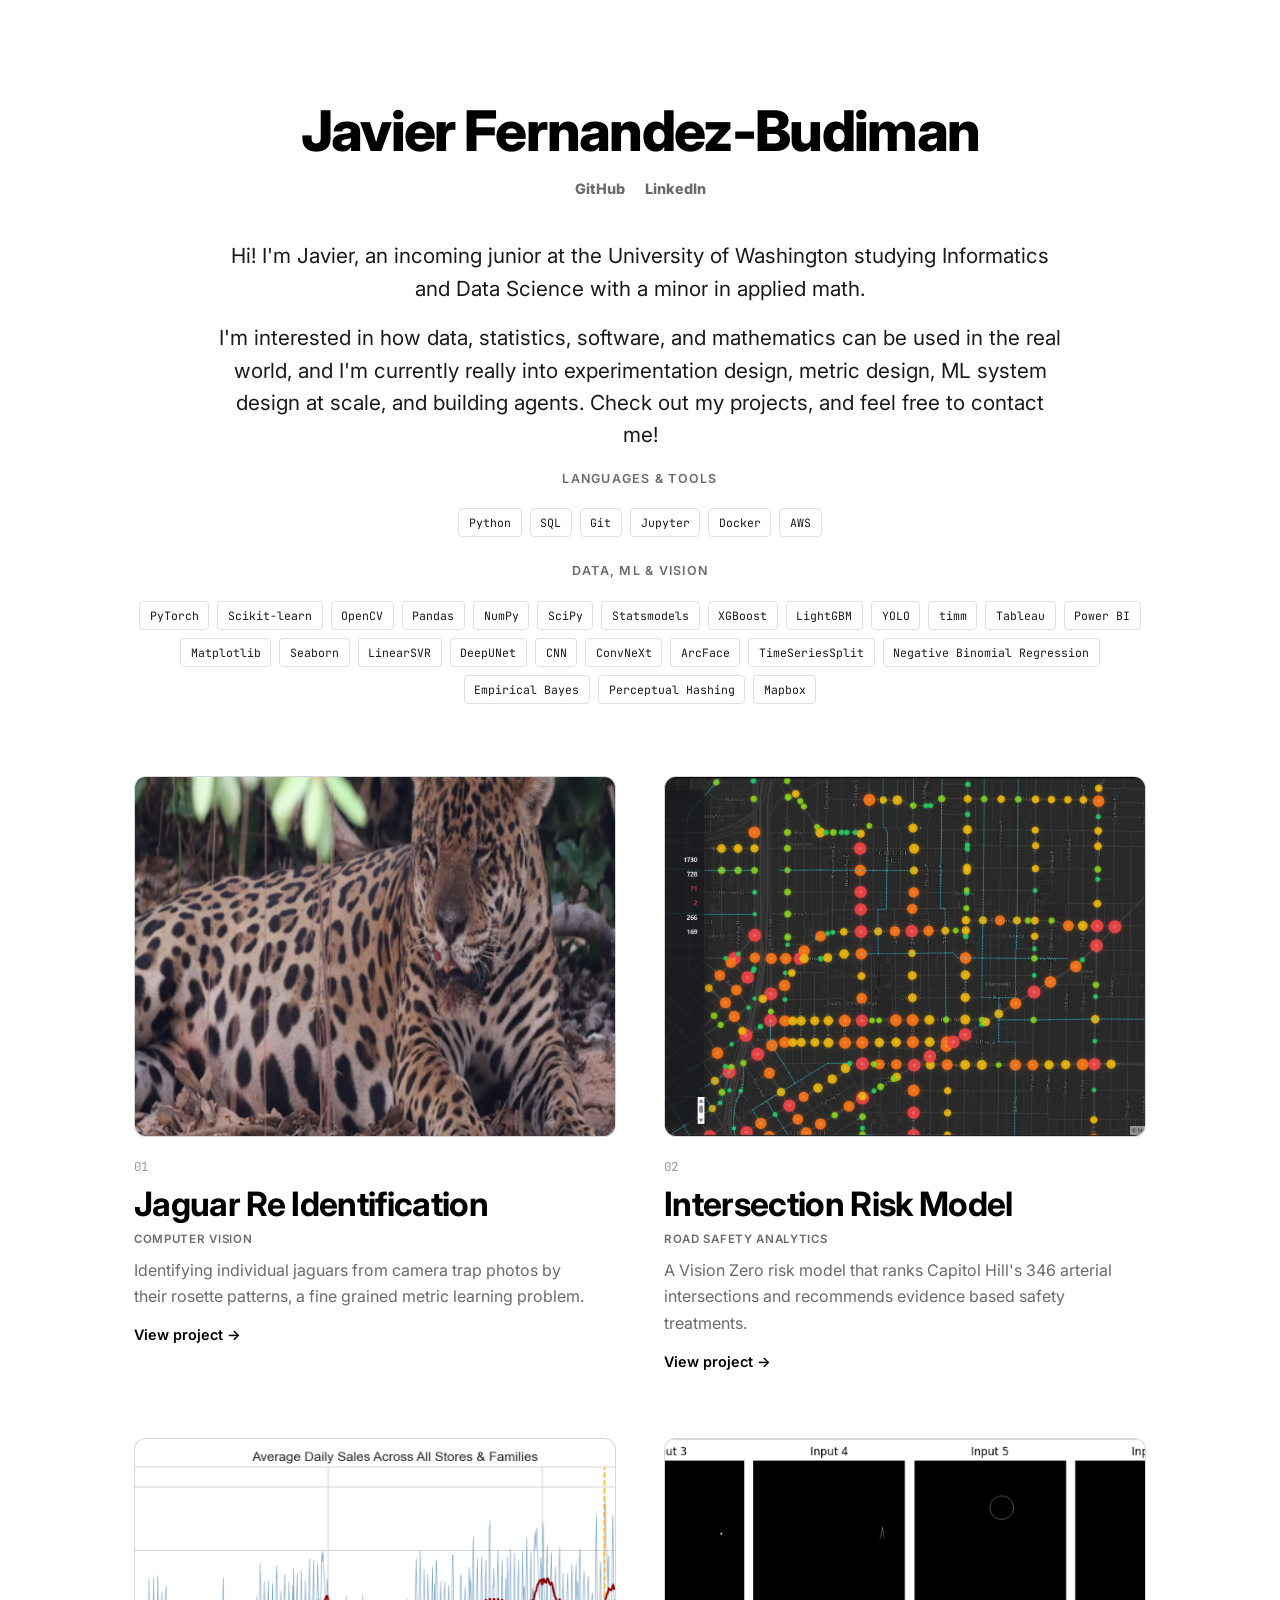
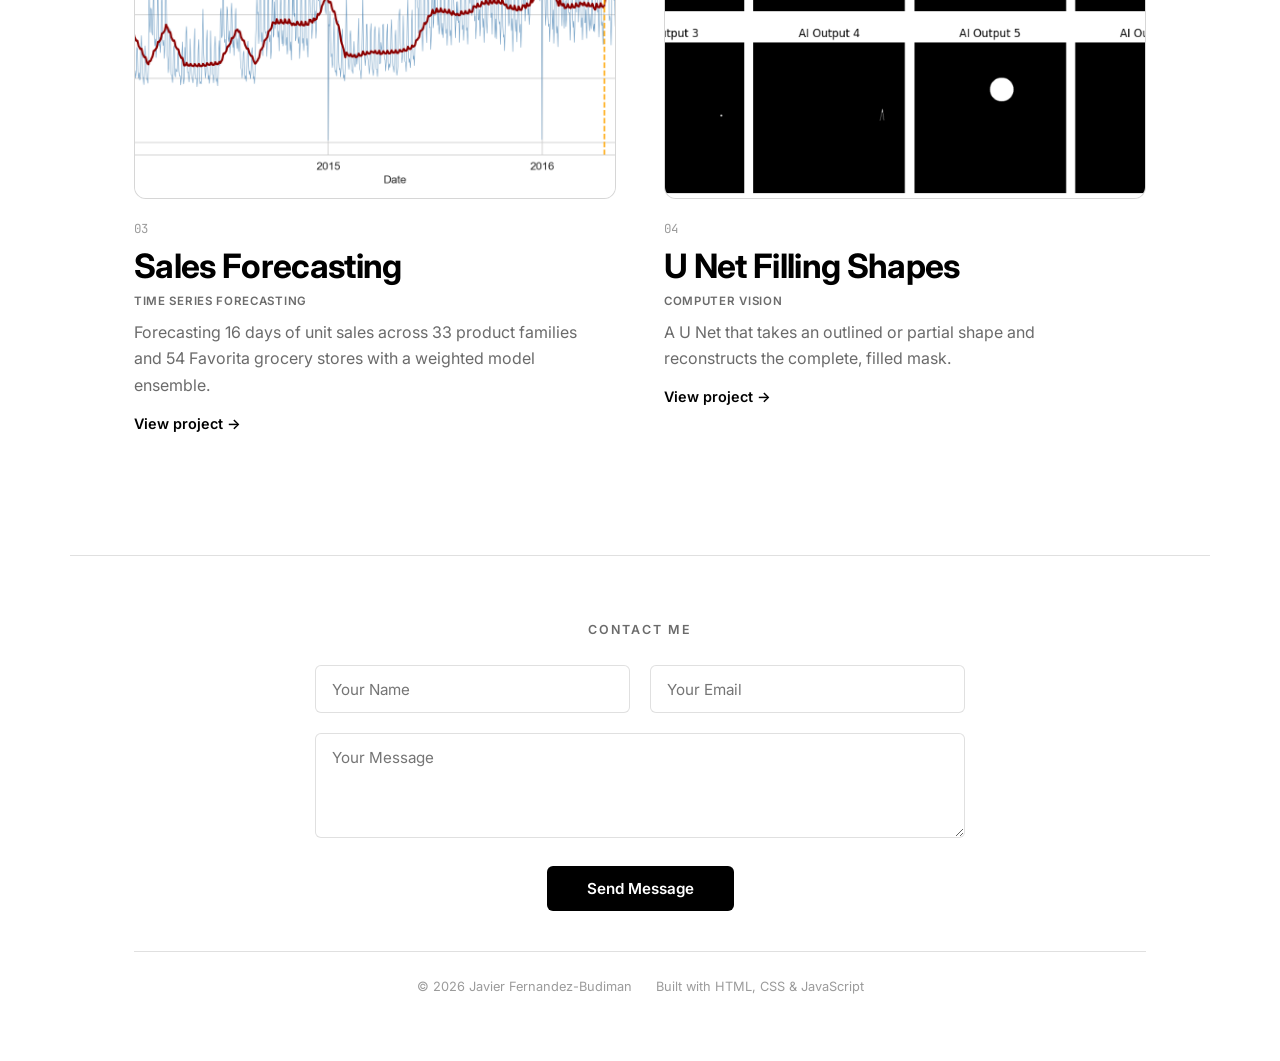
==== index.html @ 0938e30c "Initial commit" ====
<!DOCTYPE html>
<html lang="en">
<head>
    <meta charset="UTF-8" />
    <meta name="viewport" content="width=device-width, initial-scale=1.0" />
    <title>Javier Fernandez-Budiman | Machine Learning & Data Science</title>
    <meta name="description" content="Javier Fernandez-Budiman builds statistical models, deep metric-learning systems, and data pipelines for causal and structural problems." />
    <meta name="author" content="Javier Fernandez-Budiman" />
    <meta name="color-scheme" content="light only" />

    <meta property="og:type" content="website" />
    <meta property="og:title" content="Javier Fernandez-Budiman | Machine Learning & Data Science" />
    <meta property="og:description" content="Statistical modeling, deep metric learning, and data engineering for causal and structural problems." />
    <meta property="og:image" content="images/projects/jaguar-cover.png" />
    <meta name="twitter:card" content="summary_large_image" />

    <link rel="icon" href="data:image/svg+xml,%3Csvg xmlns='http://www.w3.org/2000/svg' viewBox='0 0 32 32'%3E%3Crect width='32' height='32' rx='7' fill='%23000'/%3E%3Ctext x='16' y='22' font-family='Inter,Arial,sans-serif' font-weight='800' font-size='16' fill='%23fff' text-anchor='middle'%3EJ%3C/text%3E%3C/svg%3E" />

    <link rel="preconnect" href="https://fonts.googleapis.com" />
    <link rel="preconnect" href="https://fonts.gstatic.com" crossorigin />
    <link href="https://fonts.googleapis.com/css2?family=Inter:wght@400;500;600;700;800&family=JetBrains+Mono:wght@400;500&display=swap" rel="stylesheet" />

    <link rel="stylesheet" href="styles.css" />

    <script type="application/ld+json">
    {
        "@context": "https://schema.org",
        "@type": "Person",
        "name": "Javier Fernandez-Budiman",
        "jobTitle": "Machine Learning & Data Science",
        "url": "https://jfbami.github.io",
        "sameAs": [
            "https://github.com/jfbami",
            "https://www.linkedin.com/in/javier-fernandez-budiman-2499ba186/"
        ]
    }
    </script>
</head>
<body>
    <a class="skip-link" href="#work">Skip to projects</a>

    <main class="page" id="top">
        <!-- Hero: name alongside About -->
        <section class="hero" aria-label="Introduction">
            <div class="hero-intro">
                <h1 class="hero-name">Javier Fernandez-Budiman</h1>
                <div class="hero-actions">

                    <ul class="hero-socials" aria-label="Profiles">
                        <li><a href="https://github.com/jfbami" target="_blank" rel="noopener">GitHub</a></li>
                        <li><a href="https://www.linkedin.com/in/javier-fernandez-budiman-2499ba186/" target="_blank" rel="noopener">LinkedIn</a></li>
                    </ul>
                </div>
            </div>

            <div class="hero-about">
                <h2>About</h2>
                <p>
                    Hi! I'm Javier, an incoming junior at the University of Washington studying
                    Informatics and Data Science with a minor in applied math.
                </p>
                <p>
                    I'm interested in how data, statistics, software, and mathematics can be used in the real world, and
                    I'm currently really into experimentation design, metric design, ML system design at scale, and building agents. Check out
                    my projects, and feel free to contact me!
                </p>

                <h2 style="margin-top: 2.5rem; display: none;">Skills</h2>
                <div style="margin-bottom: 1.5rem;">
                    <p style="font-size: 0.78rem; font-weight: 600; color: var(--ink-muted); margin-bottom: 0.75rem; letter-spacing: 0.1em; text-transform: uppercase;">Languages &amp; Tools</p>
                    <ul class="tech-tags">
                        <li>Python</li>
                        <li>SQL</li>
                        <li>Git</li>
                        <li>Jupyter</li>
                        <li>Docker</li>
                        <li>AWS</li>
                    </ul>
                </div>
                <div>
                    <p style="font-size: 0.78rem; font-weight: 600; color: var(--ink-muted); margin-bottom: 0.75rem; letter-spacing: 0.1em; text-transform: uppercase;">Data, ML &amp; Vision</p>
                    <ul class="tech-tags">
                        <li>PyTorch</li>
                        <li>Scikit-learn</li>
                        <li>OpenCV</li>
                        <li>Pandas</li>
                        <li>NumPy</li>
                        <li>SciPy</li>
                        <li>Statsmodels</li>
                        <li>XGBoost</li>
                        <li>LightGBM</li>
                        <li>YOLO</li>
                        <li>timm</li>
                        <li>Tableau</li>
                        <li>Power BI</li>
                        <li>Matplotlib</li>
                        <li>Seaborn</li>
                        <li>LinearSVR</li>
                        <li>DeepUNet</li>
                        <li>CNN</li>
                        <li>ConvNeXt</li>
                        <li>ArcFace</li>
                        <li>TimeSeriesSplit</li>
                        <li>Negative Binomial Regression</li>
                        <li>Empirical Bayes</li>
                        <li>Perceptual Hashing</li>
                        <li>Mapbox</li>
                    </ul>
                </div>
            </div>
        </section>

        <!-- Projects: image-forward cards rendered from projects.js -->
        <section class="work" id="work" aria-label="Projects">
            <ul class="project-grid" id="project-grid"></ul>
            <noscript>
                <ul class="noscript-projects">
                    <li><a href="jaguar.html">Jaguar Re-Identification, Computer Vision</a></li>
                    <li><a href="unet.html">U-Net Filling Shapes, Computer Vision</a></li>
                    <li><a href="intersection.html">Intersection Risk Model, Road Safety Analytics</a></li>
                    <li><a href="sales.html">Sales Forecasting, Time-Series Forecasting</a></li>
                </ul>
            </noscript>
        </section>
    </main>

    <footer class="site-footer" id="contact">
        <div class="footer-contact">
            <p class="footer-label">Contact Me</p>
            <form action="https://formsubmit.co/jfbaami@gmail.com" method="POST" class="contact-form">
                <input type="text" name="name" placeholder="Your Name" required>
                <input type="email" name="email" placeholder="Your Email" required>
                <textarea name="message" placeholder="Your Message" rows="4" required></textarea>
                <button type="submit">Send Message</button>
            </form>
        </div>
        <div class="footer-legal">
            <span>© 2026 Javier Fernandez-Budiman</span>
            <span>Built with HTML, CSS &amp; JavaScript</span>
        </div>
    </footer>

    <script src="projects.js" defer></script>
    <script src="main.js" defer></script>
</body>
</html>
---- styles.css ----
/* ==========================================================================
   Javier Fernandez-Budiman - Portfolio
   Minimal, strictly black-on-white. Single typeface (Inter); mono for code only.
   ========================================================================== */

/* --- Design tokens ------------------------------------------------------- */
:root {
    --font-sans: "Inter", system-ui, -apple-system, "Segoe UI", sans-serif;
    --font-mono: "JetBrains Mono", ui-monospace, "SF Mono", monospace;

    --bg: #ffffff;
    --ink: #000000;          /* headings, links, accents: strictly black */
    --ink-body: #1a1a1a;     /* paragraph text */
    --ink-muted: #6b6b6b;    /* teasers, labels */
    --ink-faint: #9b9b9b;    /* indices, footnotes */
    --line: rgba(0, 0, 0, 0.12);
    --line-strong: rgba(0, 0, 0, 0.28);

    --measure: 62ch;
    --page-max: 1140px;
    --gutter: clamp(1.25rem, 5vw, 4rem);
    --section-gap: clamp(4rem, 10vw, 7.5rem);
}

/* --- Reset / base -------------------------------------------------------- */
*,
*::before,
*::after {
    box-sizing: border-box;
    margin: 0;
}

html {
    scroll-behavior: smooth;
    scroll-padding-top: 5rem;
    -webkit-text-size-adjust: 100%;
}

body {
    background: var(--bg);
    color: var(--ink-body);
    font-family: var(--font-sans);
    font-size: clamp(1rem, 0.96rem + 0.2vw, 1.0625rem);
    line-height: 1.65;
    -webkit-font-smoothing: antialiased;
    -moz-osx-font-smoothing: grayscale;
    text-rendering: optimizeLegibility;
}

img {
    max-width: 100%;
    display: block;
    height: auto;
}

a {
    color: inherit;
    text-decoration: none;
}

::selection {
    background: var(--ink);
    color: var(--bg);
}

:focus-visible {
    outline: 2px solid var(--ink);
    outline-offset: 3px;
}

.skip-link {
    position: absolute;
    left: -9999px;
    top: 0;
    background: var(--ink);
    color: var(--bg);
    padding: 0.6rem 1rem;
    z-index: 100;
}
.skip-link:focus {
    left: 0;
}

/* --- Layout helpers ------------------------------------------------------ */
.site-header,
.page,
.site-footer {
    width: 100%;
    max-width: var(--page-max);
    margin-inline: auto;
    padding-inline: var(--gutter);
}

/* --- Header (minimal wordmark) ------------------------------------------ */
.site-header {
    padding-block: 1.6rem;
}
.brand {
    font-weight: 700;
    font-size: 0.95rem;
    letter-spacing: -0.01em;
    color: var(--ink);
}
.brand:hover {
    opacity: 0.6;
}

/* --- Hero: name alongside About ----------------------------------------- */
.hero {
    display: flex;
    flex-direction: column;
    align-items: center;
    text-align: center;
    gap: 1.5rem;
    padding-block: clamp(3.5rem, 8vw, 6.5rem) clamp(2.5rem, 6vw, 4.5rem);
}

.eyebrow {
    font-size: 0.78rem;
    font-weight: 600;
    letter-spacing: 0.16em;
    text-transform: uppercase;
    color: var(--ink-muted);
    margin-bottom: 1.25rem;
}

.hero-name {
    font-weight: 800;
    font-size: clamp(1.9rem, 1rem + 4vw, 3.5rem);
    line-height: 1.04;
    letter-spacing: -0.03em;
    color: var(--ink);
    text-wrap: balance;
}

.hero-actions {
    display: flex;
    flex-wrap: wrap;
    align-items: center;
    justify-content: center;
    gap: 1.5rem;
    margin-top: 1rem;
}

/* Clean black résumé link: no border, no pill, no transform, just black + underline */
.resume-link {
    display: inline-flex;
    align-items: center;
    gap: 0.4rem;
    font-weight: 600;
    color: var(--ink);
    border-bottom: 1.5px solid var(--ink);
    padding-bottom: 2px;
}
.resume-link:hover {
    opacity: 0.6;
}
.resume-link .arrow {
    font-weight: 400;
}

.hero-socials {
    display: flex;
    flex-wrap: wrap;
    justify-content: center;
    gap: 1.25rem;
    list-style: none;
    padding: 0;
    font-size: 0.9rem;
    font-weight: 800;
}
.hero-socials a {
    color: var(--ink-muted);
}
.hero-socials a:hover {
    color: var(--ink);
}

.about-socials {
    display: flex;
    flex-wrap: wrap;
    gap: 1.25rem;
    margin-top: 1.25rem;
    font-size: 0.95rem;
    font-weight: 500;
}
.about-socials a {
    color: var(--ink-muted);
    border-bottom: 1px solid var(--line);
}
.about-socials a:hover {
    color: var(--ink);
    border-bottom-color: var(--ink);
}

/* About block (centered under name) */
.hero-about {
    padding-top: 1rem;
    display: flex;
    flex-direction: column;
    align-items: center;
}
.hero-about h2 {
    font-size: 0.78rem;
    font-weight: 600;
    letter-spacing: 0.16em;
    text-transform: uppercase;
    color: var(--ink-muted);
    margin-bottom: 1.1rem;
    text-align: center;
    display: none; /* Hide 'ABOUT' heading for cleaner stacked layout */
}
.hero-about p {
    font-size: clamp(1.05rem, 1rem + 0.5vw, 1.3rem);
    line-height: 1.55;
    color: var(--ink-body);
    max-width: 65ch;
    margin: 0 auto 1.1rem;
    text-align: center;
}

/* --- Projects: image-forward card grid ---------------------------------- */
.work {
    padding-bottom: var(--section-gap);
}

.project-grid {
    list-style: none;
    margin: 0;
    padding: 0;
    display: grid;
    grid-template-columns: repeat(2, 1fr);
    gap: clamp(2rem, 5vw, 4rem) clamp(1.5rem, 4vw, 3rem);
}

/* Each card is a single link wrapping image + title (both navigate) */
.project-card {
    display: flex;
    flex-direction: column;
    height: 100%;
}

.project-card-media {
    position: relative;
    overflow: hidden;
    border-radius: 12px;
    aspect-ratio: 4 / 3;
    background: #f4f4f4;
    border: 1px solid var(--line);
}
.project-card-media img {
    width: 100%;
    height: 100%;
    object-fit: cover;
    transition: transform 0.6s cubic-bezier(0.2, 0.6, 0.2, 1);
}
/* Subtle wash that deepens on hover to "highlight" the image */
.project-card-media::after {
    content: "";
    position: absolute;
    inset: 0;
    background: rgba(0, 0, 0, 0.04);
    opacity: 0;
    transition: opacity 0.4s ease;
}
.project-card:hover .project-card-media img,
.project-card:focus-visible .project-card-media img {
    transform: scale(1.05);
}
.project-card:hover .project-card-media::after,
.project-card:focus-visible .project-card-media::after {
    opacity: 1;
}

.project-card-body {
    display: flex;
    flex-direction: column;
    gap: 0.5rem;
    padding-top: 1.25rem;
}
.project-card-index {
    font-family: var(--font-mono);
    font-size: 0.78rem;
    color: var(--ink-faint);
}
.project-card-title {
    font-weight: 700;
    font-size: clamp(1.4rem, 1rem + 1.6vw, 2.1rem);
    line-height: 1.08;
    letter-spacing: -0.02em;
    color: var(--ink);
    background-image: linear-gradient(var(--ink), var(--ink));
    background-size: 0% 2px;
    background-position: 0 100%;
    background-repeat: no-repeat;
    transition: background-size 0.35s ease;
}
.project-card:hover .project-card-title,
.project-card:focus-visible .project-card-title {
    background-size: 100% 2px;
}
.project-card-domain {
    font-size: 0.72rem;
    font-weight: 600;
    letter-spacing: 0.06em;
    text-transform: uppercase;
    color: var(--ink-muted);
}
.project-card-teaser {
    font-size: 1rem;
    color: var(--ink-muted);
    max-width: 46ch;
}
.project-card-cta {
    margin-top: 0.35rem;
    font-size: 0.9rem;
    font-weight: 600;
    color: var(--ink);
}
.project-card-cta .arrow {
    display: inline-block;
    transition: transform 0.3s ease;
}
.project-card:hover .project-card-cta .arrow,
.project-card:focus-visible .project-card-cta .arrow {
    transform: translateX(5px);
}

/* Graceful fallback list if JavaScript is unavailable */
.noscript-projects {
    margin: 0;
    padding-left: 1.1rem;
    line-height: 2;
}
.noscript-projects a {
    border-bottom: 1px solid var(--ink);
}

/* --- Status: "In Development" indicators -------------------------------- */
/* Card overlay: badge (top-left) + indeterminate progress bar (bottom) */
.status-badge {
    position: absolute;
    top: 0.8rem;
    left: 0.8rem;
    z-index: 2;
    display: inline-flex;
    align-items: center;
    gap: 0.45rem;
    padding: 0.32rem 0.65rem;
    border-radius: 100px;
    background: rgba(0, 0, 0, 0.72);
    backdrop-filter: blur(4px);
    -webkit-backdrop-filter: blur(4px);
    color: #fff;
    font-size: 0.68rem;
    font-weight: 600;
    letter-spacing: 0.07em;
    text-transform: uppercase;
}
.status-badge .dot {
    width: 7px;
    height: 7px;
    border-radius: 50%;
    background: #f5a623;
    animation: badge-pulse 1.9s ease-out infinite;
}
@keyframes badge-pulse {
    0% { box-shadow: 0 0 0 0 rgba(245, 166, 35, 0.55); }
    70% { box-shadow: 0 0 0 7px rgba(245, 166, 35, 0); }
    100% { box-shadow: 0 0 0 0 rgba(245, 166, 35, 0); }
}

.progress-track {
    position: absolute;
    left: 0;
    right: 0;
    bottom: 0;
    z-index: 2;
    height: 4px;
    background: rgba(255, 255, 255, 0.22);
    overflow: hidden;
}
.progress-fill {
    position: absolute;
    top: 0;
    bottom: 0;
    left: -40%;
    width: 40%;
    background: #f5a623;
    animation: progress-slide 1.9s ease-in-out infinite;
}
@keyframes progress-slide {
    0% { left: -40%; }
    100% { left: 100%; }
}
.project-card.is-in-progress .project-card-media img {
    opacity: 0.9;
}

/* Inline badge beside the title on a case-study page (light theme) */
.status-badge--inline {
    position: static;
    background: #fdf1dc;
    color: #8a5a00;
    backdrop-filter: none;
    -webkit-backdrop-filter: none;
}
.status-badge--inline .dot {
    animation: none;
}

/* In-development banner on a case-study page */
.dev-banner {
    display: flex;
    align-items: center;
    gap: 0.75rem;
    margin-bottom: 2rem;
    padding: 0.9rem 1.1rem;
    border: 1px solid var(--line);
    border-left: 3px solid #f5a623;
    border-radius: 8px;
    background: #fffaf0;
}
.dev-banner .dot {
    flex-shrink: 0;
    width: 8px;
    height: 8px;
    border-radius: 50%;
    background: #f5a623;
}
.dev-banner p {
    margin: 0;
    font-size: 0.95rem;
    color: var(--ink-body);
}

/* --- Case-study head + extras ------------------------------------------- */
.cs-eyebrow-row {
    display: flex;
    align-items: center;
    gap: 0.75rem;
    flex-wrap: wrap;
    margin-bottom: 0.75rem;
}
.cs-eyebrow-row .eyebrow {
    margin: 0;
}
#cs-extra {
    margin-top: clamp(2.5rem, 6vw, 3.5rem);
    padding-top: 1.75rem;
    border-top: 1px solid var(--line);
}
.extra-label {
    font-size: 0.72rem;
    font-weight: 600;
    letter-spacing: 0.08em;
    text-transform: uppercase;
    color: var(--ink-faint);
    margin-bottom: 0 !important;
}
.source-link {
    display: inline-flex;
    align-items: center;
    gap: 0.4rem;
    margin-top: 1.5rem;
    font-weight: 600;
    color: var(--ink);
    border-bottom: 1.5px solid var(--ink);
    padding-bottom: 2px;
}
.source-link:hover {
    opacity: 0.6;
}

/* --- Case-study figures + lightbox -------------------------------------- */
.case-figure {
    margin: 1.5rem 0 2rem;
}
.case-figure-grid {
    display: grid;
    grid-template-columns: 1fr;
    gap: 1rem 0.9rem;
    align-items: start;
}
.case-figure-grid.is-gallery {
    grid-template-columns: repeat(auto-fit, minmax(200px, 1fr));
}
.case-figure-cell {
    min-width: 0;
}
.case-figure-item {
    display: block;
    width: 100%;
    padding: 0;
    border: 1px solid var(--line);
    border-radius: 10px;
    overflow: hidden;
    background: #fafafa;
    cursor: zoom-in;
}
.case-figure-item img {
    display: block;
    width: 100%;
    height: auto;
    transition: transform 0.4s ease;
}
.case-figure-item:hover img,
.case-figure-item:focus-visible img {
    transform: scale(1.03);
}
.case-figure-label {
    display: block;
    margin-top: 0.45rem;
    font-size: 0.8rem;
    line-height: 1.4;
    color: var(--ink-muted);
    text-align: center;
}
.case-figure figcaption {
    margin-top: 0.7rem;
    font-size: 0.88rem;
    line-height: 1.5;
    color: var(--ink-muted);
}

/* Full-screen image lightbox (created on demand in project.js) */
.lightbox {
    position: fixed;
    inset: 0;
    z-index: 100;
    display: grid;
    place-items: center;
    padding: clamp(1rem, 4vw, 3rem);
    background: rgba(0, 0, 0, 0.88);
    cursor: zoom-out;
    animation: lightbox-in 0.2s ease;
}
.lightbox img {
    max-width: 100%;
    max-height: 100%;
    border-radius: 6px;
    box-shadow: 0 20px 60px rgba(0, 0, 0, 0.5);
}
@keyframes lightbox-in {
    from { opacity: 0; }
    to { opacity: 1; }
}

/* --- Footer (contact) --------------------------------------------------- */
.site-footer {
    padding-block: clamp(2.5rem, 6vw, 4rem);
    border-top: 1px solid var(--line);
    display: flex;
    flex-direction: column;
    align-items: center;
    gap: 2.5rem;
}
.footer-contact {
    width: 100%;
    max-width: 650px;
    display: flex;
    flex-direction: column;
    align-items: center;
}
.footer-contact .footer-label {
    font-size: 0.78rem;
    font-weight: 600;
    letter-spacing: 0.16em;
    text-transform: uppercase;
    color: var(--ink-muted);
    margin-bottom: 1.5rem;
    text-align: center;
}
.contact-form {
    display: grid;
    grid-template-columns: 1fr 1fr;
    gap: 1.25rem;
    width: 100%;
}
.contact-form input:nth-child(1) { grid-column: 1 / 2; }
.contact-form input:nth-child(2) { grid-column: 2 / 3; }
.contact-form textarea { grid-column: 1 / -1; }
.contact-form input,
.contact-form textarea {
    font-family: var(--font-sans);
    font-size: 0.95rem;
    padding: 0.85rem 1rem;
    border: 1px solid var(--line);
    border-radius: 6px;
    background: var(--bg);
    color: var(--ink-body);
}
.contact-form input:focus,
.contact-form textarea:focus {
    outline: none;
    border-color: var(--ink);
}
.contact-form button {
    grid-column: 1 / -1;
    justify-self: center;
    font-family: var(--font-sans);
    font-weight: 600;
    font-size: 0.95rem;
    padding: 0.8rem 2.5rem;
    border: none;
    border-radius: 6px;
    background: var(--ink);
    color: var(--bg);
    cursor: pointer;
    transition: opacity 0.2s;
    margin-top: 0.5rem;
}
.contact-form button:hover {
    opacity: 0.8;
}
.footer-legal {
    width: 100%;
    padding-top: 1.5rem;
    border-top: 1px solid var(--line);
    font-size: 0.8rem;
    color: var(--ink-faint);
    display: flex;
    flex-wrap: wrap;
    justify-content: center;
    gap: 1.5rem;
}

/* --- Project sub-pages (article) ---------------------------------------- */
.article {
    padding-block: clamp(2rem, 5vw, 3.5rem) var(--section-gap);
    max-width: 900px;
}
.back-link {
    display: inline-flex;
    align-items: center;
    gap: 0.45rem;
    font-weight: 600;
    font-size: 0.9rem;
    color: var(--ink-muted);
    margin-bottom: clamp(2rem, 5vw, 3rem);
}
.back-link:hover {
    color: var(--ink);
}
.article-title {
    font-weight: 800;
    font-size: clamp(2rem, 1rem + 4vw, 3.5rem);
    line-height: 1.04;
    letter-spacing: -0.03em;
    color: var(--ink);
    margin-block: 0.75rem 1.25rem;
}
.article-lead {
    font-size: clamp(1.15rem, 1rem + 0.8vw, 1.45rem);
    line-height: 1.5;
    color: var(--ink-body);
    max-width: var(--measure);
}
.article-meta {
    display: flex;
    flex-wrap: wrap;
    gap: 1.5rem 2.5rem;
    margin-top: 2rem;
    padding-top: 1.5rem;
    border-top: 1px solid var(--line);
}
.article-meta div {
    display: flex;
    flex-direction: column;
    gap: 0.3rem;
}
.article-meta dt {
    font-size: 0.72rem;
    font-weight: 600;
    letter-spacing: 0.08em;
    text-transform: uppercase;
    color: var(--ink-faint);
}
.article-meta dd {
    margin: 0;
    font-weight: 600;
    color: var(--ink);
}

.article-figure {
    margin-block: clamp(2.5rem, 6vw, 4rem);
    border: 1px solid var(--line);
    border-radius: 10px;
    overflow: hidden;
}
.article-figure img {
    width: 100%;
    height: auto;
    cursor: zoom-in;
    transition: opacity 0.3s ease;
}
.article-figure img:hover {
    opacity: 0.92;
}

/* Long-form prose */
.prose {
    max-width: var(--measure);
}
.prose h2 {
    font-weight: 700;
    font-size: clamp(1.3rem, 1rem + 1.2vw, 1.7rem);
    letter-spacing: -0.01em;
    color: var(--ink);
    margin-top: clamp(2.5rem, 6vw, 3.5rem);
    margin-bottom: 1rem;
}
.prose h3 {
    font-weight: 700;
    font-size: clamp(1.05rem, 1rem + 0.5vw, 1.25rem);
    letter-spacing: -0.01em;
    color: var(--ink);
    margin-top: clamp(2rem, 4vw, 2.75rem);
    margin-bottom: 0.6rem;
}
.prose p {
    margin-bottom: 1.1rem;
    color: var(--ink-body);
}
.prose strong {
    color: var(--ink);
    font-weight: 600;
}
.prose ol,
.prose ul {
    margin-bottom: 1.1rem;
    padding-left: 1.25rem;
    color: var(--ink-body);
}
.prose li {
    margin-bottom: 0.5rem;
}
.prose code {
    font-family: var(--font-mono);
    font-size: 0.86em;
    background: #f4f4f4;
    padding: 0.1em 0.35em;
    border-radius: 4px;
}
.result-stat {
    display: flex;
    align-items: baseline;
    gap: 0.6rem;
    margin-block: 1.5rem;
    padding: 1.1rem 1.25rem;
    border: 1px solid var(--line);
    border-radius: 10px;
}
.result-value {
    font-weight: 800;
    font-size: 1.9rem;
    letter-spacing: -0.02em;
    color: var(--ink);
}
.result-label {
    color: var(--ink-muted);
}

/* --- Code blocks --------------------------------------------------------- */
.code-block {
    margin-block: 1.5rem;
    border: 1px solid var(--line);
    border-radius: 10px;
    overflow: hidden;
    background: #fafafa;
}
.code-block figcaption {
    font-family: var(--font-mono);
    font-size: 0.72rem;
    letter-spacing: 0.03em;
    color: var(--ink-muted);
    padding: 0.55rem 0.95rem;
    border-bottom: 1px solid var(--line);
}
.code-block pre {
    margin: 0;
    padding: 1rem;
    overflow-x: auto;
}
.code-block code {
    font-family: var(--font-mono);
    font-size: 0.8rem;
    line-height: 1.6;
    color: var(--ink);
}

.tech-tags {
    display: flex;
    flex-wrap: wrap;
    justify-content: center;
    gap: 0.5rem;
    list-style: none;
    padding: 0 !important;
    margin-top: 1.25rem;
}
.tech-tags li {
    font-family: var(--font-mono);
    font-size: 0.72rem;
    color: var(--ink-body);
    padding: 0.25rem 0.6rem;
    border: 1px solid var(--line);
    border-radius: 4px;
    margin: 0 !important;
}

/* --- Responsive ---------------------------------------------------------- */
@media (max-width: 820px) {
    .hero {
        grid-template-columns: 1fr;
        gap: 2.5rem;
    }
    .hero-about {
        padding-top: 0;
    }
    .project-grid {
        grid-template-columns: 1fr;
    }
    .site-footer {
        padding-block: 2.5rem;
    }
    .contact-form {
        grid-template-columns: 1fr;
    }
    .contact-form input:nth-child(1),
    .contact-form input:nth-child(2) {
        grid-column: 1 / -1;
    }
}

/* --- Motion preferences -------------------------------------------------- */
@media (prefers-reduced-motion: reduce) {
    html {
        scroll-behavior: auto;
    }
    *,
    *::before,
    *::after {
        transition-duration: 0.01ms !important;
        animation-duration: 0.01ms !important;
        animation-iteration-count: 1 !important;
    }
}
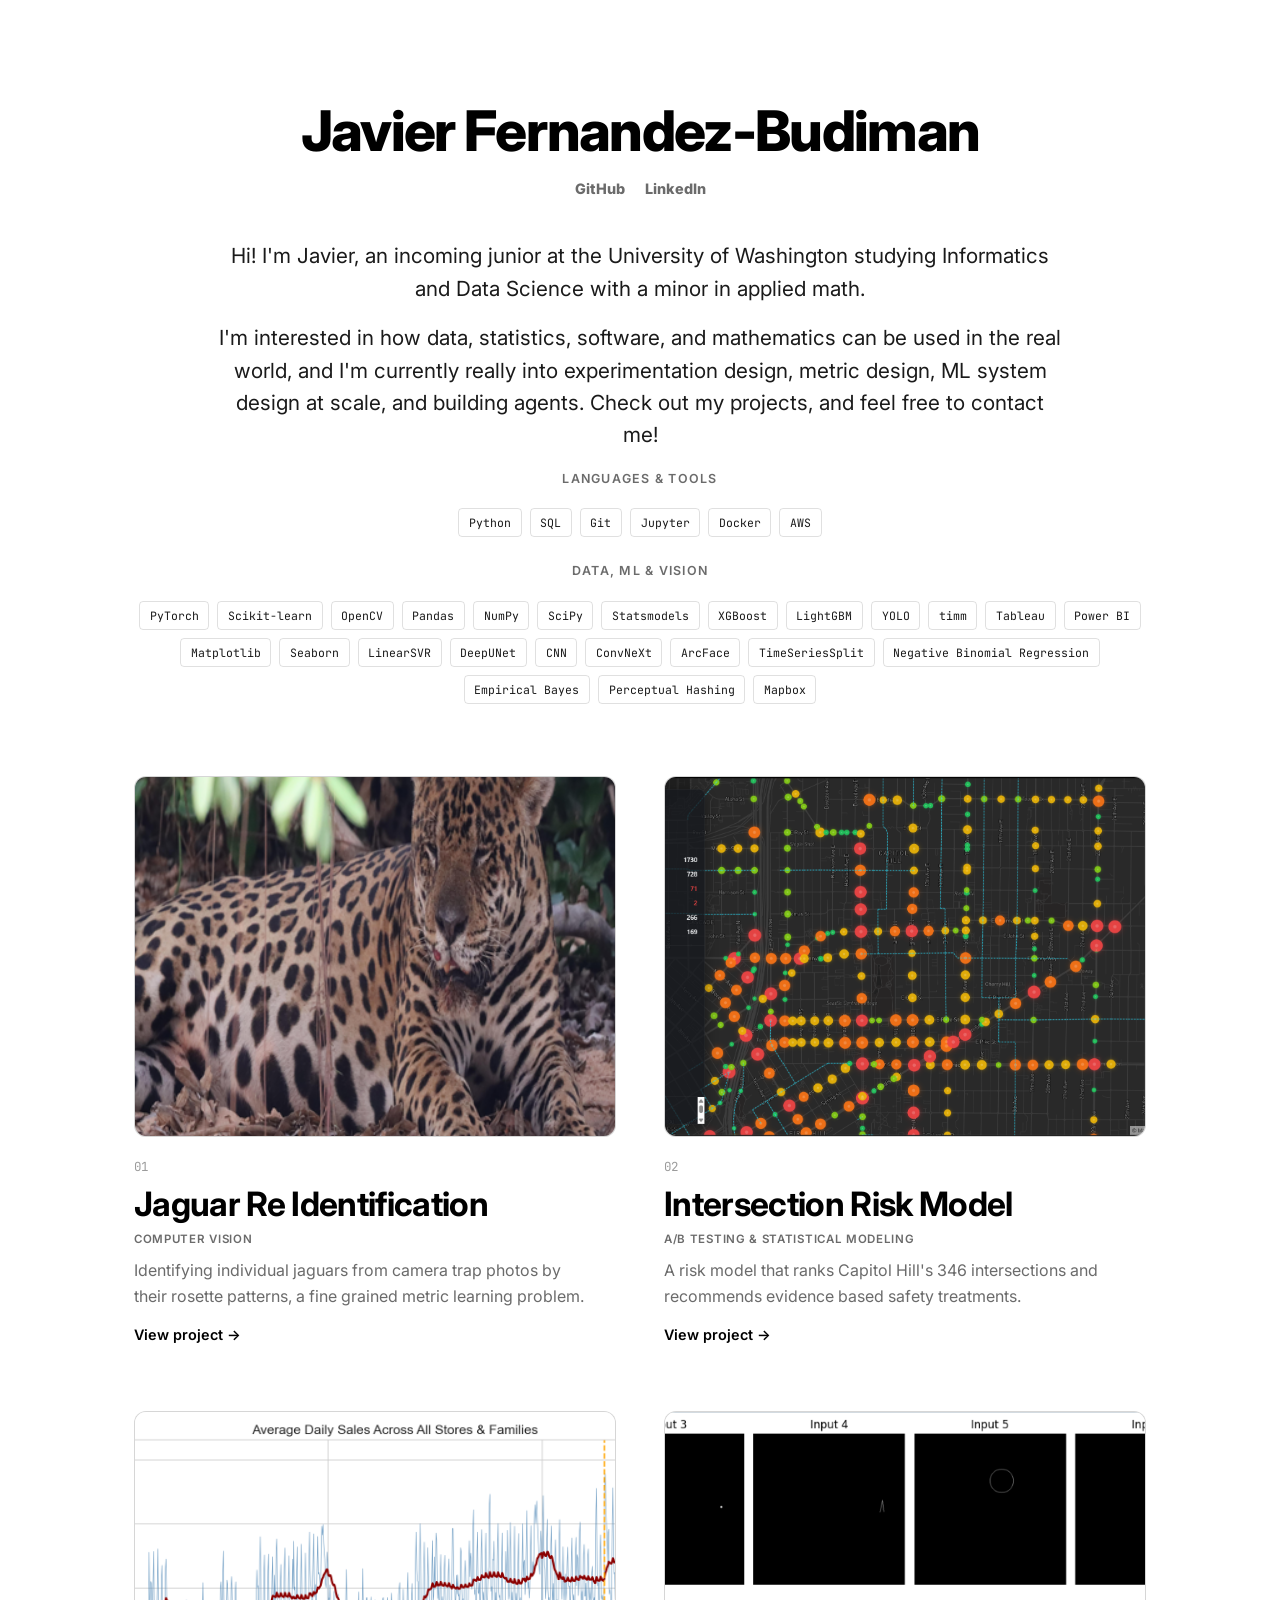
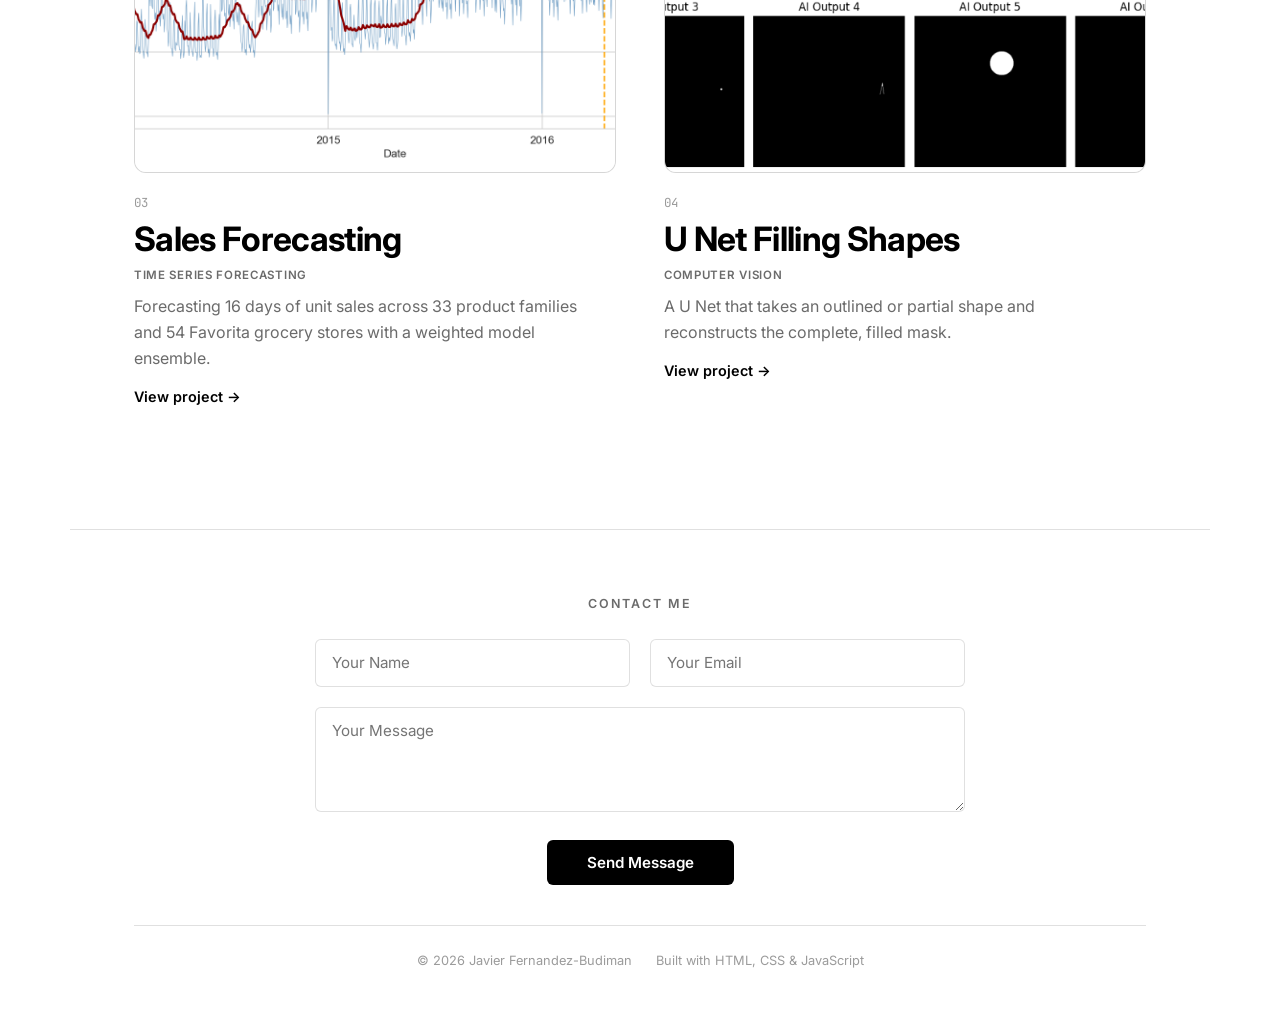
==== commit 9b3344b9: "Rewrite Intersection Risk Model copy in the author's own words Replace the case study prose with the" ====
--- a/index.html
+++ b/index.html
@@ -117,7 +117,7 @@
                 <ul class="noscript-projects">
                     <li><a href="jaguar.html">Jaguar Re-Identification, Computer Vision</a></li>
                     <li><a href="unet.html">U-Net Filling Shapes, Computer Vision</a></li>
-                    <li><a href="intersection.html">Intersection Risk Model, Road Safety Analytics</a></li>
+                    <li><a href="intersection.html">Intersection Risk Model, A/B Testing &amp; Statistical Modeling</a></li>
                     <li><a href="sales.html">Sales Forecasting, Time-Series Forecasting</a></li>
                 </ul>
             </noscript>
--- a/styles.css
+++ b/styles.css
@@ -458,6 +458,16 @@
     color: var(--ink-faint);
     margin-bottom: 0 !important;
 }
+.extra-links {
+    display: flex;
+    flex-direction: column;
+    align-items: flex-start;
+    gap: 0.85rem;
+    margin-top: 1.5rem;
+}
+.extra-links .source-link {
+    margin-top: 0;
+}
 .source-link {
     display: inline-flex;
     align-items: center;
@@ -470,6 +480,16 @@
 }
 .source-link:hover {
     opacity: 0.6;
+}
+
+/* Inline prose link; long bare URLs must wrap rather than force a scrollbar. */
+.inline-link {
+    color: var(--ink);
+    border-bottom: 1.5px solid var(--line);
+    overflow-wrap: anywhere;
+}
+.inline-link:hover {
+    border-bottom-color: var(--ink);
 }
 
 /* --- Case-study figures + lightbox -------------------------------------- */
@@ -497,6 +517,10 @@
     overflow: hidden;
     background: #fafafa;
     cursor: zoom-in;
+}
+.case-figure-item--plate {
+    background: #fff;
+    padding: 0.85rem;
 }
 .case-figure-item img {
     display: block;
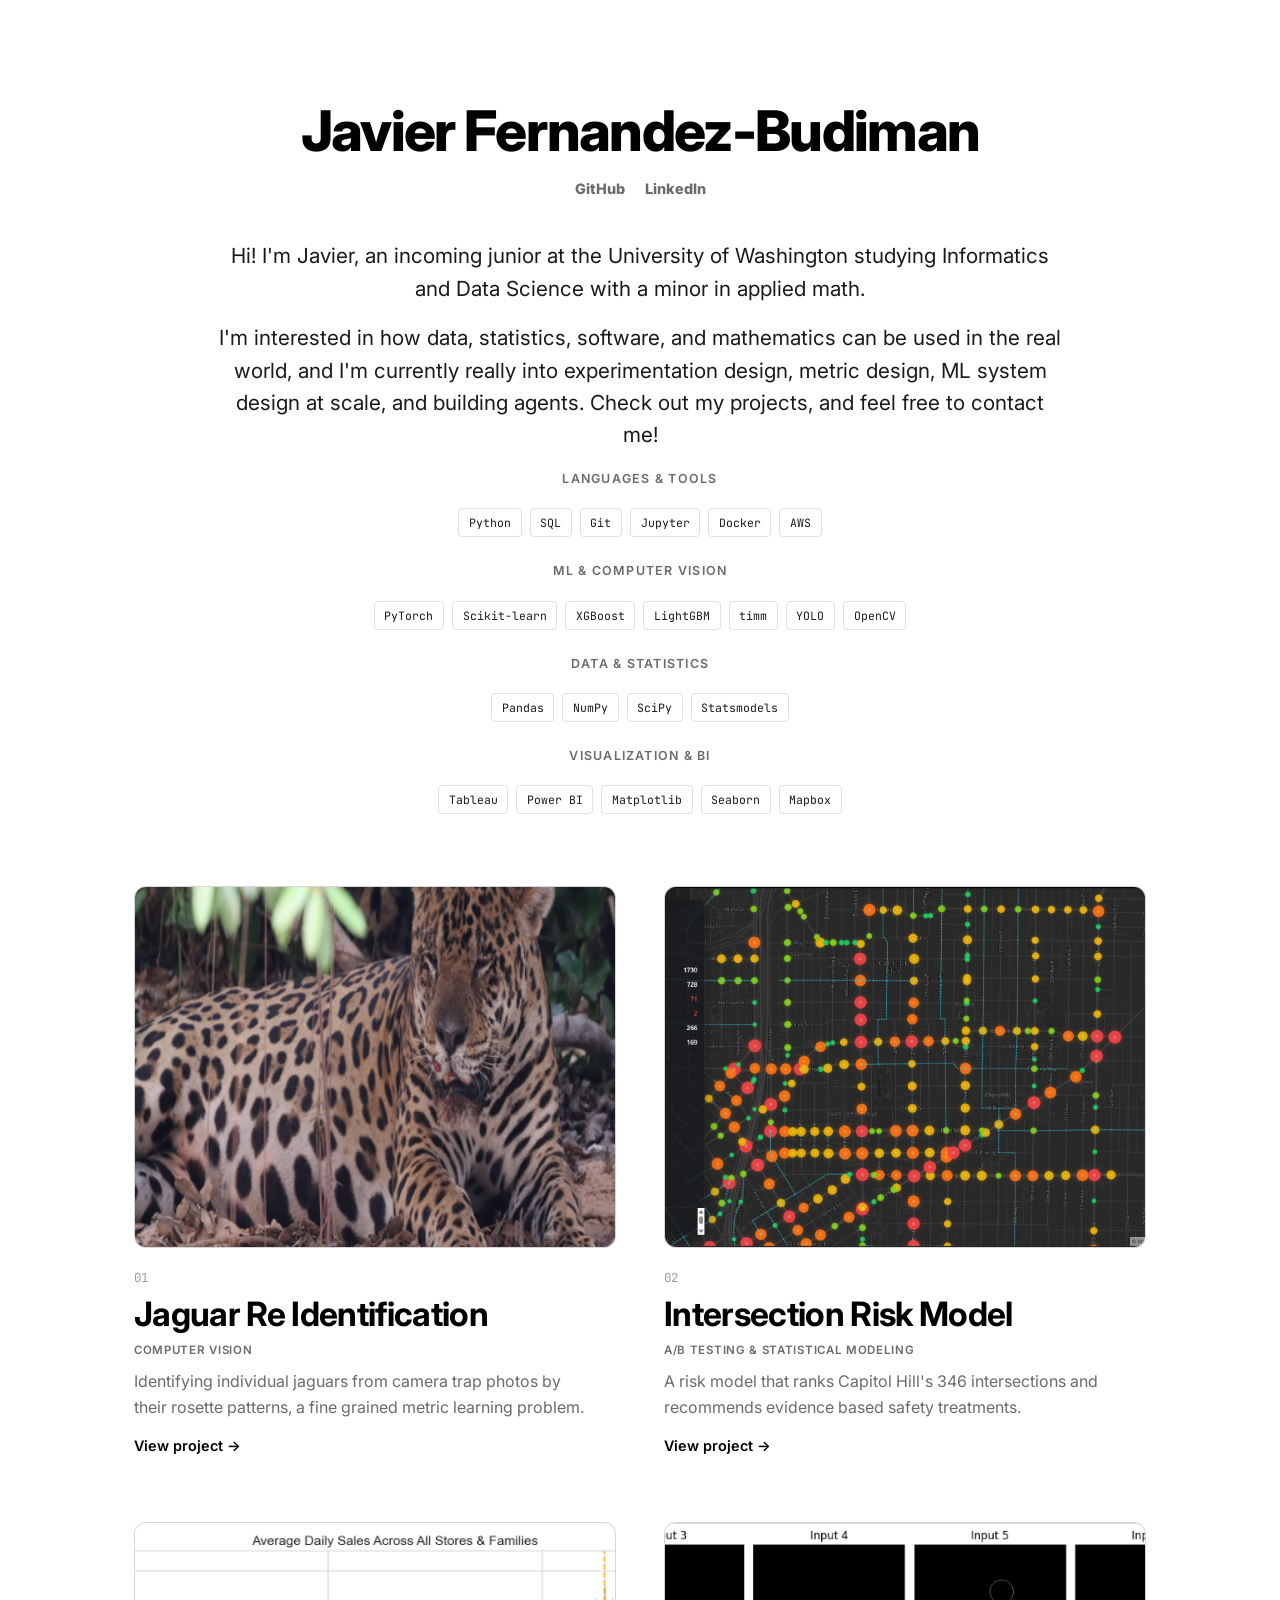
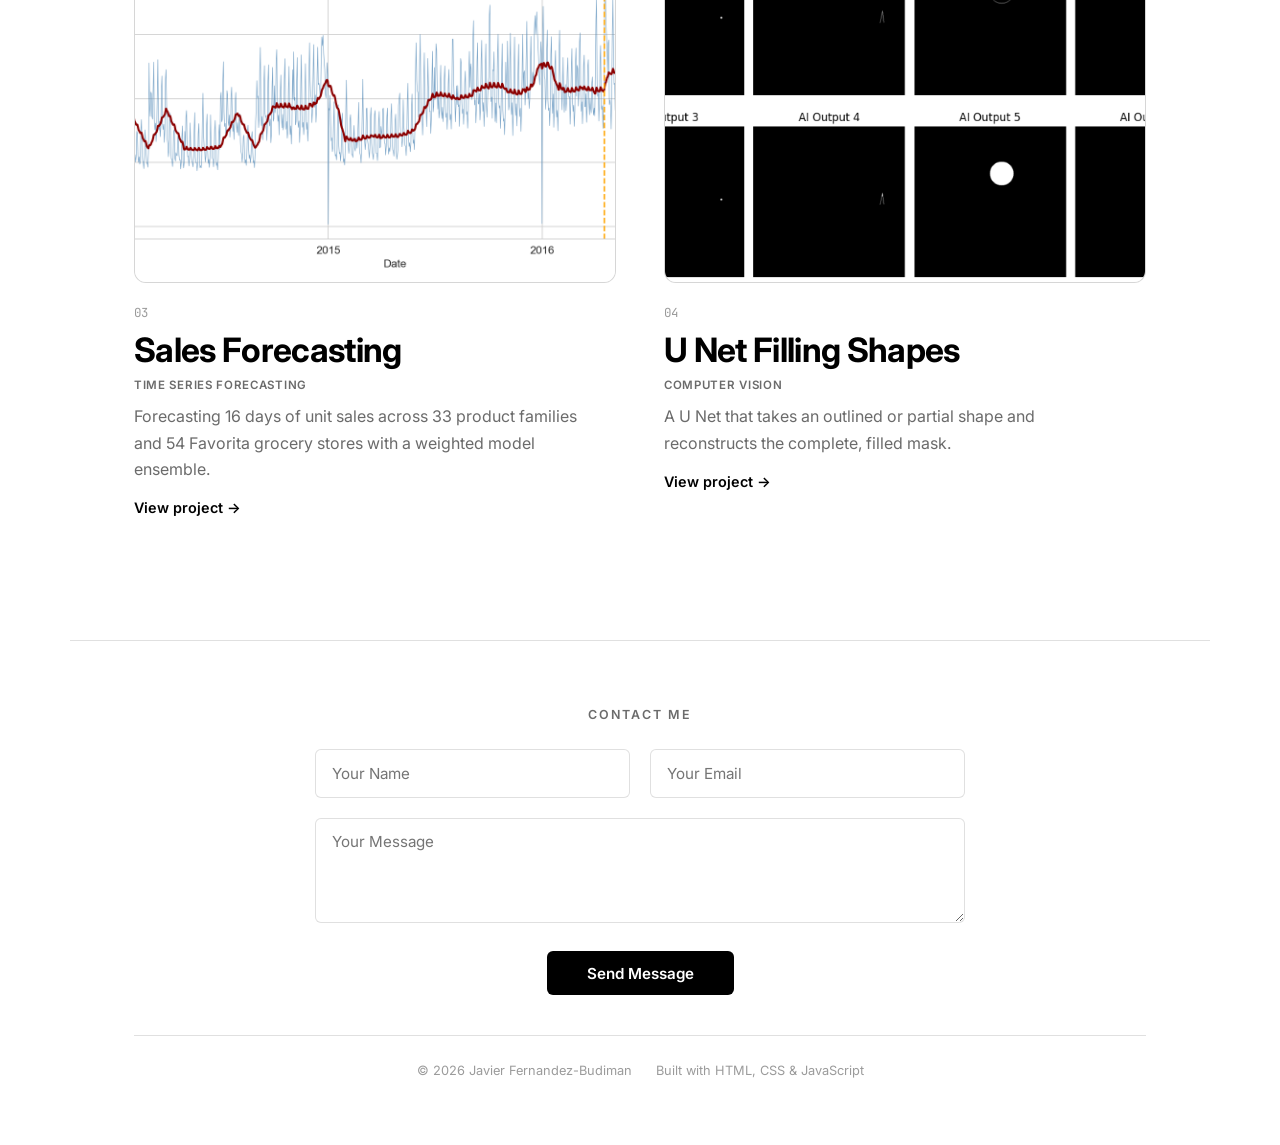
==== commit eb175418: "Regroup skills into four categories and drop redundant model names Split the single "Data, ML & Visi" ====
--- a/index.html
+++ b/index.html
@@ -77,33 +77,34 @@
                         <li>AWS</li>
                     </ul>
                 </div>
-                <div>
-                    <p style="font-size: 0.78rem; font-weight: 600; color: var(--ink-muted); margin-bottom: 0.75rem; letter-spacing: 0.1em; text-transform: uppercase;">Data, ML &amp; Vision</p>
+                <div style="margin-bottom: 1.5rem;">
+                    <p style="font-size: 0.78rem; font-weight: 600; color: var(--ink-muted); margin-bottom: 0.75rem; letter-spacing: 0.1em; text-transform: uppercase;">ML &amp; Computer Vision</p>
                     <ul class="tech-tags">
                         <li>PyTorch</li>
                         <li>Scikit-learn</li>
+                        <li>XGBoost</li>
+                        <li>LightGBM</li>
+                        <li>timm</li>
+                        <li>YOLO</li>
                         <li>OpenCV</li>
+                    </ul>
+                </div>
+                <div style="margin-bottom: 1.5rem;">
+                    <p style="font-size: 0.78rem; font-weight: 600; color: var(--ink-muted); margin-bottom: 0.75rem; letter-spacing: 0.1em; text-transform: uppercase;">Data &amp; Statistics</p>
+                    <ul class="tech-tags">
                         <li>Pandas</li>
                         <li>NumPy</li>
                         <li>SciPy</li>
                         <li>Statsmodels</li>
-                        <li>XGBoost</li>
-                        <li>LightGBM</li>
-                        <li>YOLO</li>
-                        <li>timm</li>
+                    </ul>
+                </div>
+                <div>
+                    <p style="font-size: 0.78rem; font-weight: 600; color: var(--ink-muted); margin-bottom: 0.75rem; letter-spacing: 0.1em; text-transform: uppercase;">Visualization &amp; BI</p>
+                    <ul class="tech-tags">
                         <li>Tableau</li>
                         <li>Power BI</li>
                         <li>Matplotlib</li>
                         <li>Seaborn</li>
-                        <li>LinearSVR</li>
-                        <li>DeepUNet</li>
-                        <li>CNN</li>
-                        <li>ConvNeXt</li>
-                        <li>ArcFace</li>
-                        <li>TimeSeriesSplit</li>
-                        <li>Negative Binomial Regression</li>
-                        <li>Empirical Bayes</li>
-                        <li>Perceptual Hashing</li>
                         <li>Mapbox</li>
                     </ul>
                 </div>
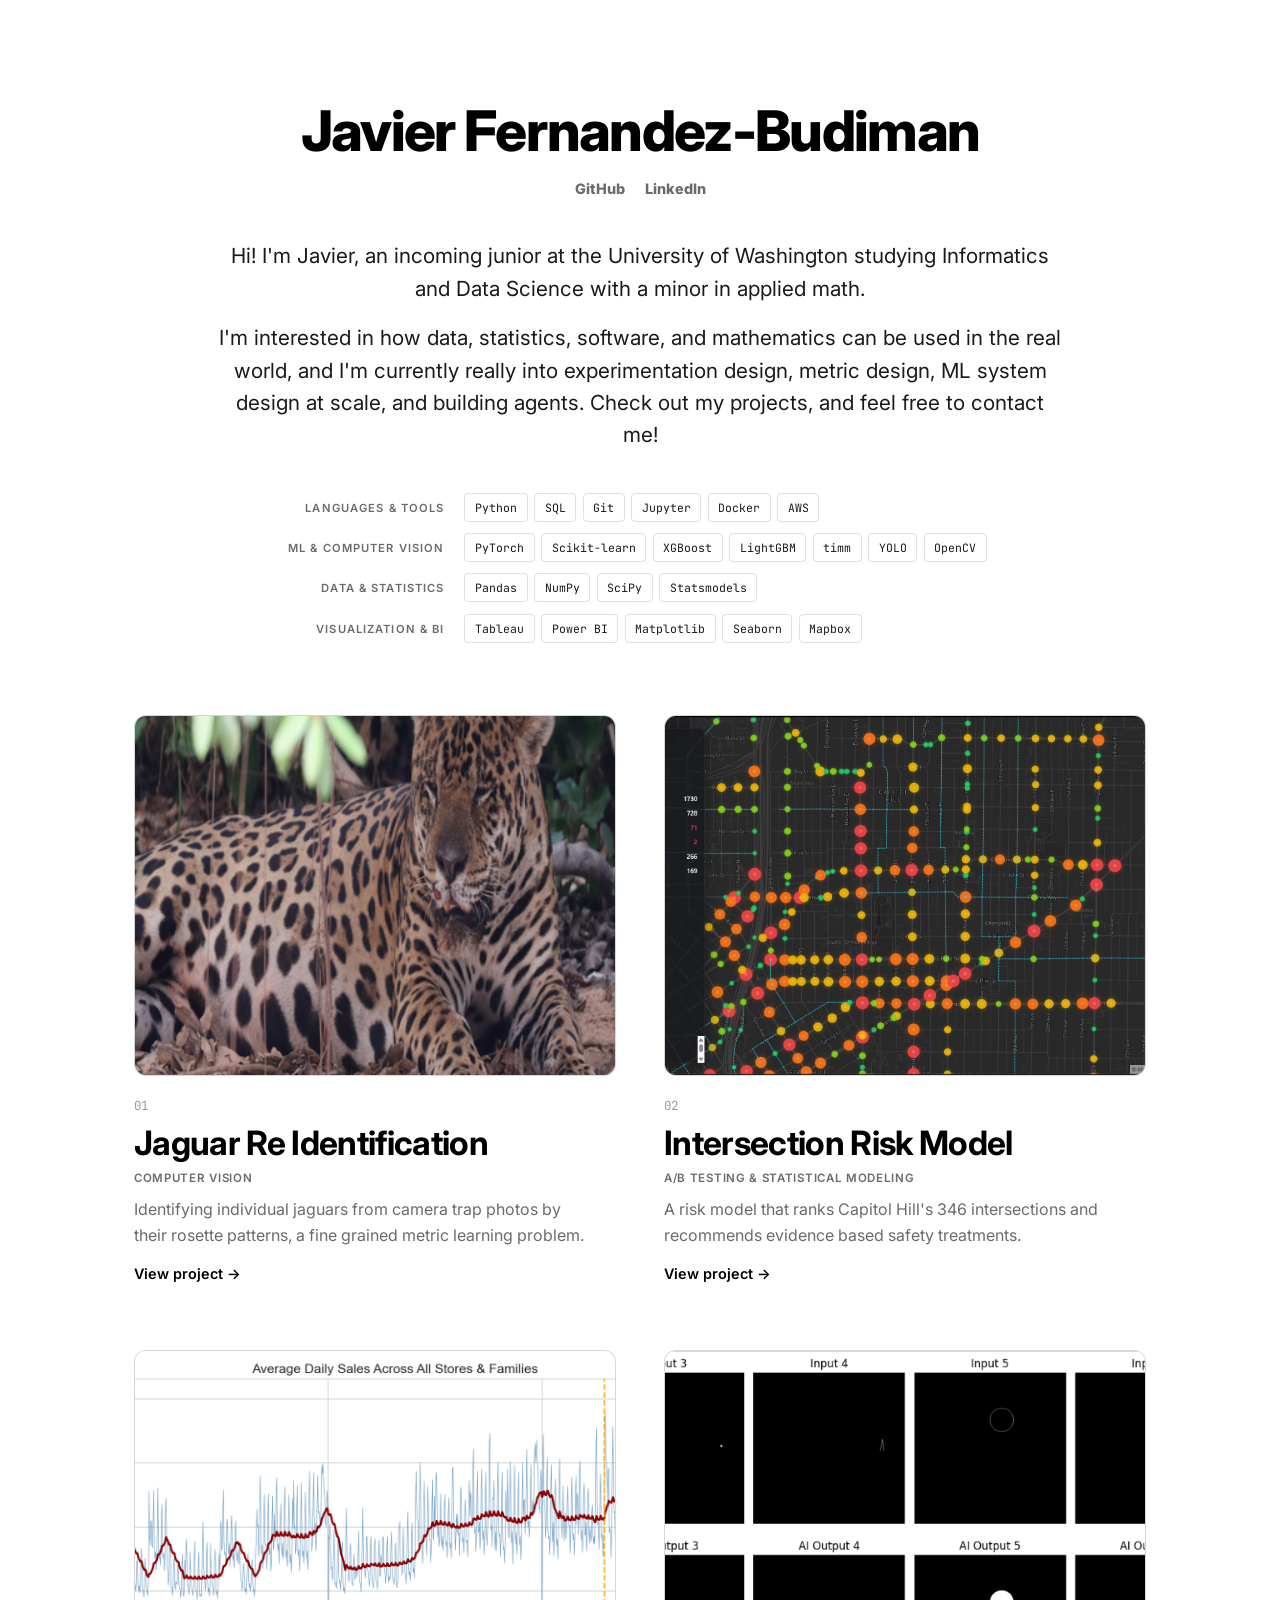
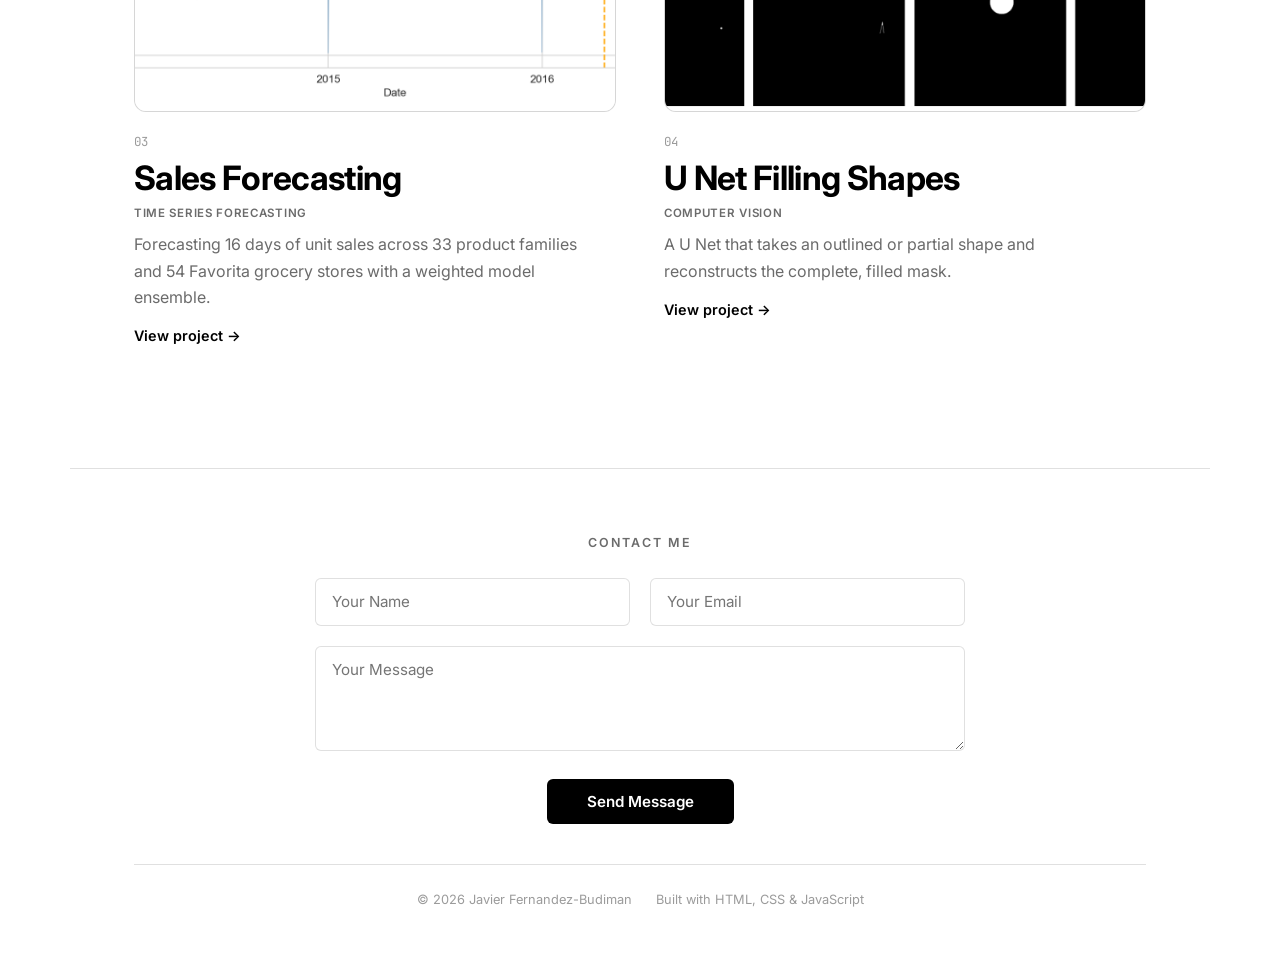
==== commit efe8d427: "Compact the skills block by inlining category labels Each label now sits to the left of its own tag " ====
--- a/index.html
+++ b/index.html
@@ -66,48 +66,53 @@
                 </p>
 
                 <h2 style="margin-top: 2.5rem; display: none;">Skills</h2>
-                <div style="margin-bottom: 1.5rem;">
-                    <p style="font-size: 0.78rem; font-weight: 600; color: var(--ink-muted); margin-bottom: 0.75rem; letter-spacing: 0.1em; text-transform: uppercase;">Languages &amp; Tools</p>
-                    <ul class="tech-tags">
-                        <li>Python</li>
-                        <li>SQL</li>
-                        <li>Git</li>
-                        <li>Jupyter</li>
-                        <li>Docker</li>
-                        <li>AWS</li>
-                    </ul>
-                </div>
-                <div style="margin-bottom: 1.5rem;">
-                    <p style="font-size: 0.78rem; font-weight: 600; color: var(--ink-muted); margin-bottom: 0.75rem; letter-spacing: 0.1em; text-transform: uppercase;">ML &amp; Computer Vision</p>
-                    <ul class="tech-tags">
-                        <li>PyTorch</li>
-                        <li>Scikit-learn</li>
-                        <li>XGBoost</li>
-                        <li>LightGBM</li>
-                        <li>timm</li>
-                        <li>YOLO</li>
-                        <li>OpenCV</li>
-                    </ul>
-                </div>
-                <div style="margin-bottom: 1.5rem;">
-                    <p style="font-size: 0.78rem; font-weight: 600; color: var(--ink-muted); margin-bottom: 0.75rem; letter-spacing: 0.1em; text-transform: uppercase;">Data &amp; Statistics</p>
-                    <ul class="tech-tags">
-                        <li>Pandas</li>
-                        <li>NumPy</li>
-                        <li>SciPy</li>
-                        <li>Statsmodels</li>
-                    </ul>
-                </div>
-                <div>
-                    <p style="font-size: 0.78rem; font-weight: 600; color: var(--ink-muted); margin-bottom: 0.75rem; letter-spacing: 0.1em; text-transform: uppercase;">Visualization &amp; BI</p>
-                    <ul class="tech-tags">
-                        <li>Tableau</li>
-                        <li>Power BI</li>
-                        <li>Matplotlib</li>
-                        <li>Seaborn</li>
-                        <li>Mapbox</li>
-                    </ul>
-                </div>
+                <dl class="skills">
+                    <dt>Languages &amp; Tools</dt>
+                    <dd>
+                        <ul class="tech-tags">
+                            <li>Python</li>
+                            <li>SQL</li>
+                            <li>Git</li>
+                            <li>Jupyter</li>
+                            <li>Docker</li>
+                            <li>AWS</li>
+                        </ul>
+                    </dd>
+
+                    <dt>ML &amp; Computer Vision</dt>
+                    <dd>
+                        <ul class="tech-tags">
+                            <li>PyTorch</li>
+                            <li>Scikit-learn</li>
+                            <li>XGBoost</li>
+                            <li>LightGBM</li>
+                            <li>timm</li>
+                            <li>YOLO</li>
+                            <li>OpenCV</li>
+                        </ul>
+                    </dd>
+
+                    <dt>Data &amp; Statistics</dt>
+                    <dd>
+                        <ul class="tech-tags">
+                            <li>Pandas</li>
+                            <li>NumPy</li>
+                            <li>SciPy</li>
+                            <li>Statsmodels</li>
+                        </ul>
+                    </dd>
+
+                    <dt>Visualization &amp; BI</dt>
+                    <dd>
+                        <ul class="tech-tags">
+                            <li>Tableau</li>
+                            <li>Power BI</li>
+                            <li>Matplotlib</li>
+                            <li>Seaborn</li>
+                            <li>Mapbox</li>
+                        </ul>
+                    </dd>
+                </dl>
             </div>
         </section>
 
--- a/styles.css
+++ b/styles.css
@@ -822,6 +822,35 @@
     padding: 0 !important;
     margin-top: 1.25rem;
 }
+
+/* Skills: label sits inline with its tag row to keep the block compact */
+.skills {
+    display: grid;
+    grid-template-columns: max-content minmax(0, 1fr);
+    column-gap: 1.25rem;
+    row-gap: 0.7rem;
+    align-items: baseline;
+    width: 100%;
+    max-width: 44rem;
+    margin: 1.5rem auto 0;
+}
+.skills dt {
+    font-size: 0.7rem;
+    font-weight: 600;
+    color: var(--ink-muted);
+    letter-spacing: 0.1em;
+    text-transform: uppercase;
+    text-align: right;
+    white-space: nowrap;
+}
+.skills dd {
+    margin: 0;
+}
+.skills .tech-tags {
+    justify-content: flex-start;
+    gap: 0.4rem;
+    margin-top: 0;
+}
 .tech-tags li {
     font-family: var(--font-mono);
     font-size: 0.72rem;
@@ -841,6 +870,19 @@
     .hero-about {
         padding-top: 0;
     }
+    .skills {
+        grid-template-columns: 1fr;
+        row-gap: 0.35rem;
+    }
+    .skills dt {
+        text-align: center;
+    }
+    .skills dt + dd {
+        margin-bottom: 0.9rem;
+    }
+    .skills .tech-tags {
+        justify-content: center;
+    }
     .project-grid {
         grid-template-columns: 1fr;
     }
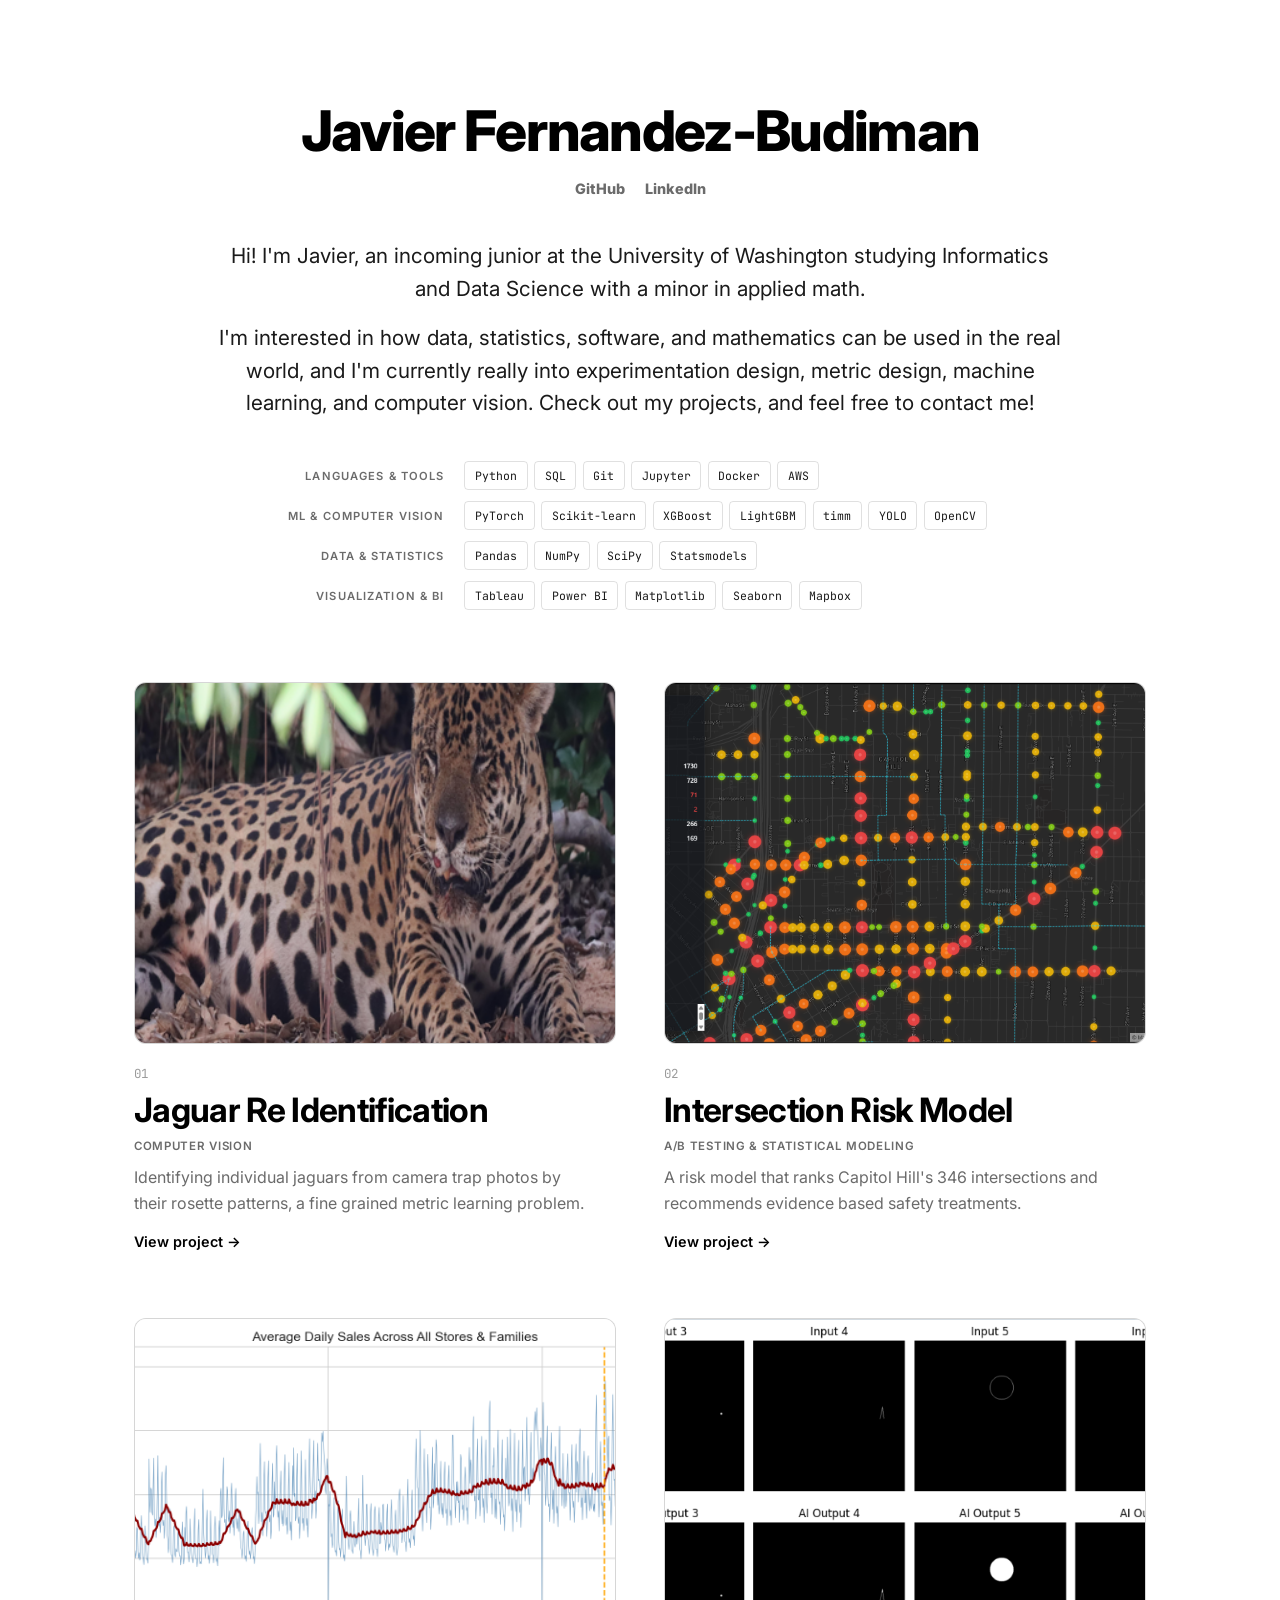
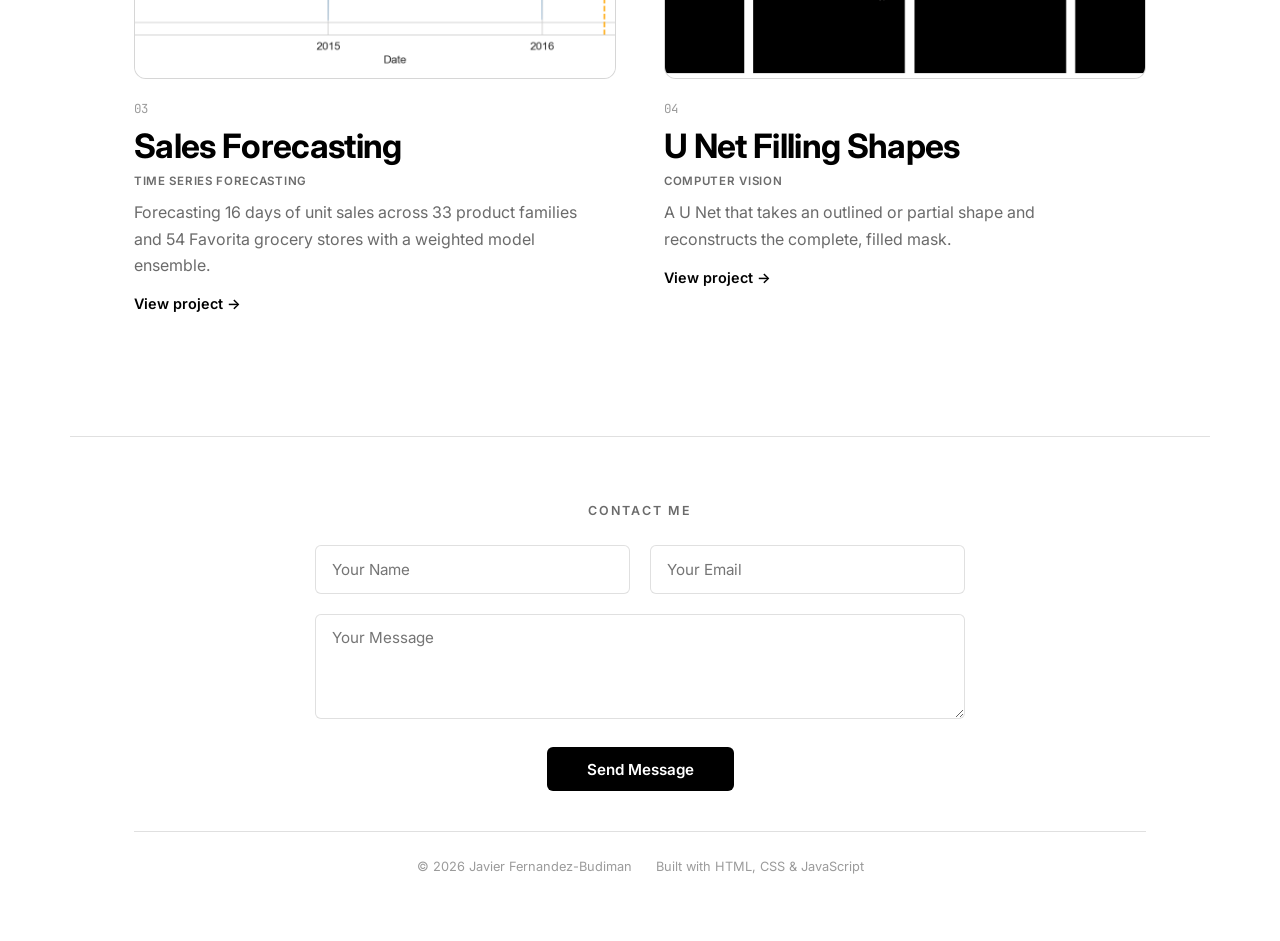
==== commit 5636f6ba: "Update About interests to machine learning and computer vision Replace "ML system design at scale, a" ====
--- a/index.html
+++ b/index.html
@@ -61,7 +61,7 @@
                 </p>
                 <p>
                     I'm interested in how data, statistics, software, and mathematics can be used in the real world, and
-                    I'm currently really into experimentation design, metric design, ML system design at scale, and building agents. Check out
+                    I'm currently really into experimentation design, metric design, machine learning, and computer vision. Check out
                     my projects, and feel free to contact me!
                 </p>
 
